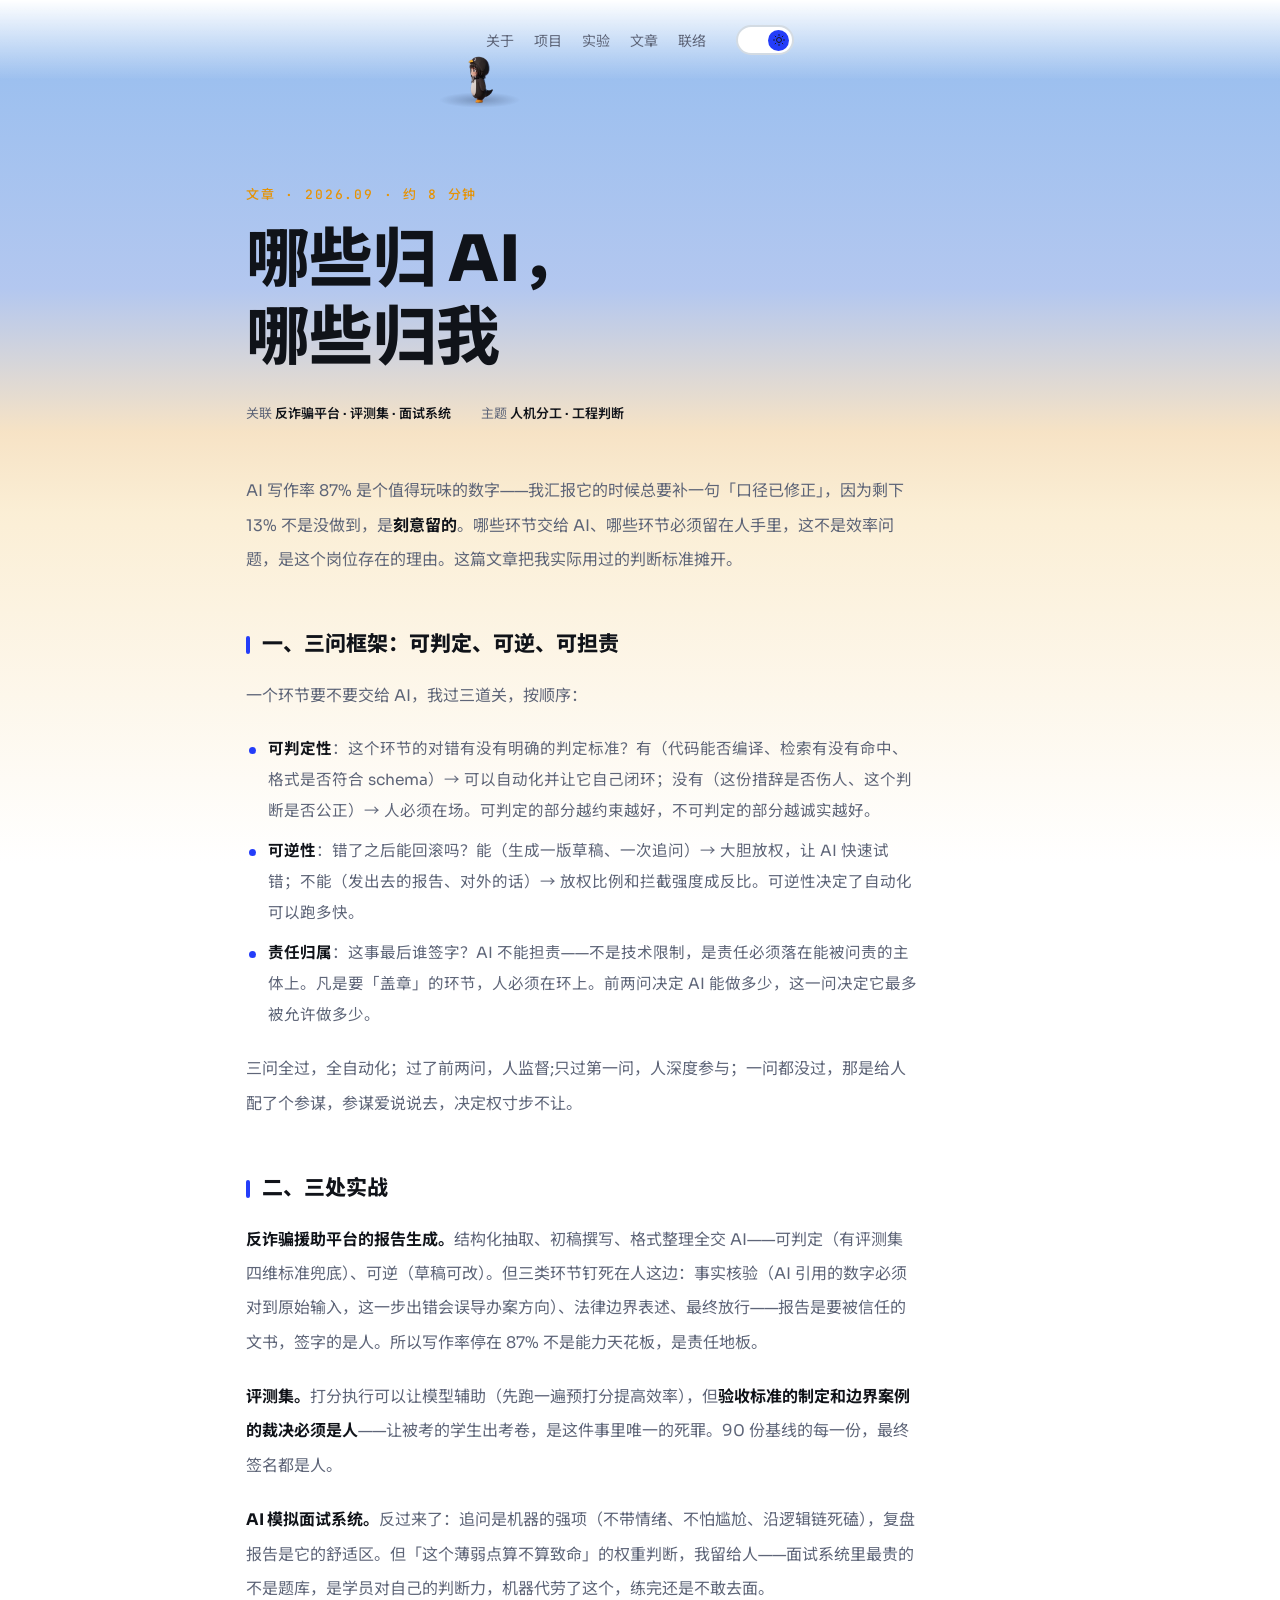
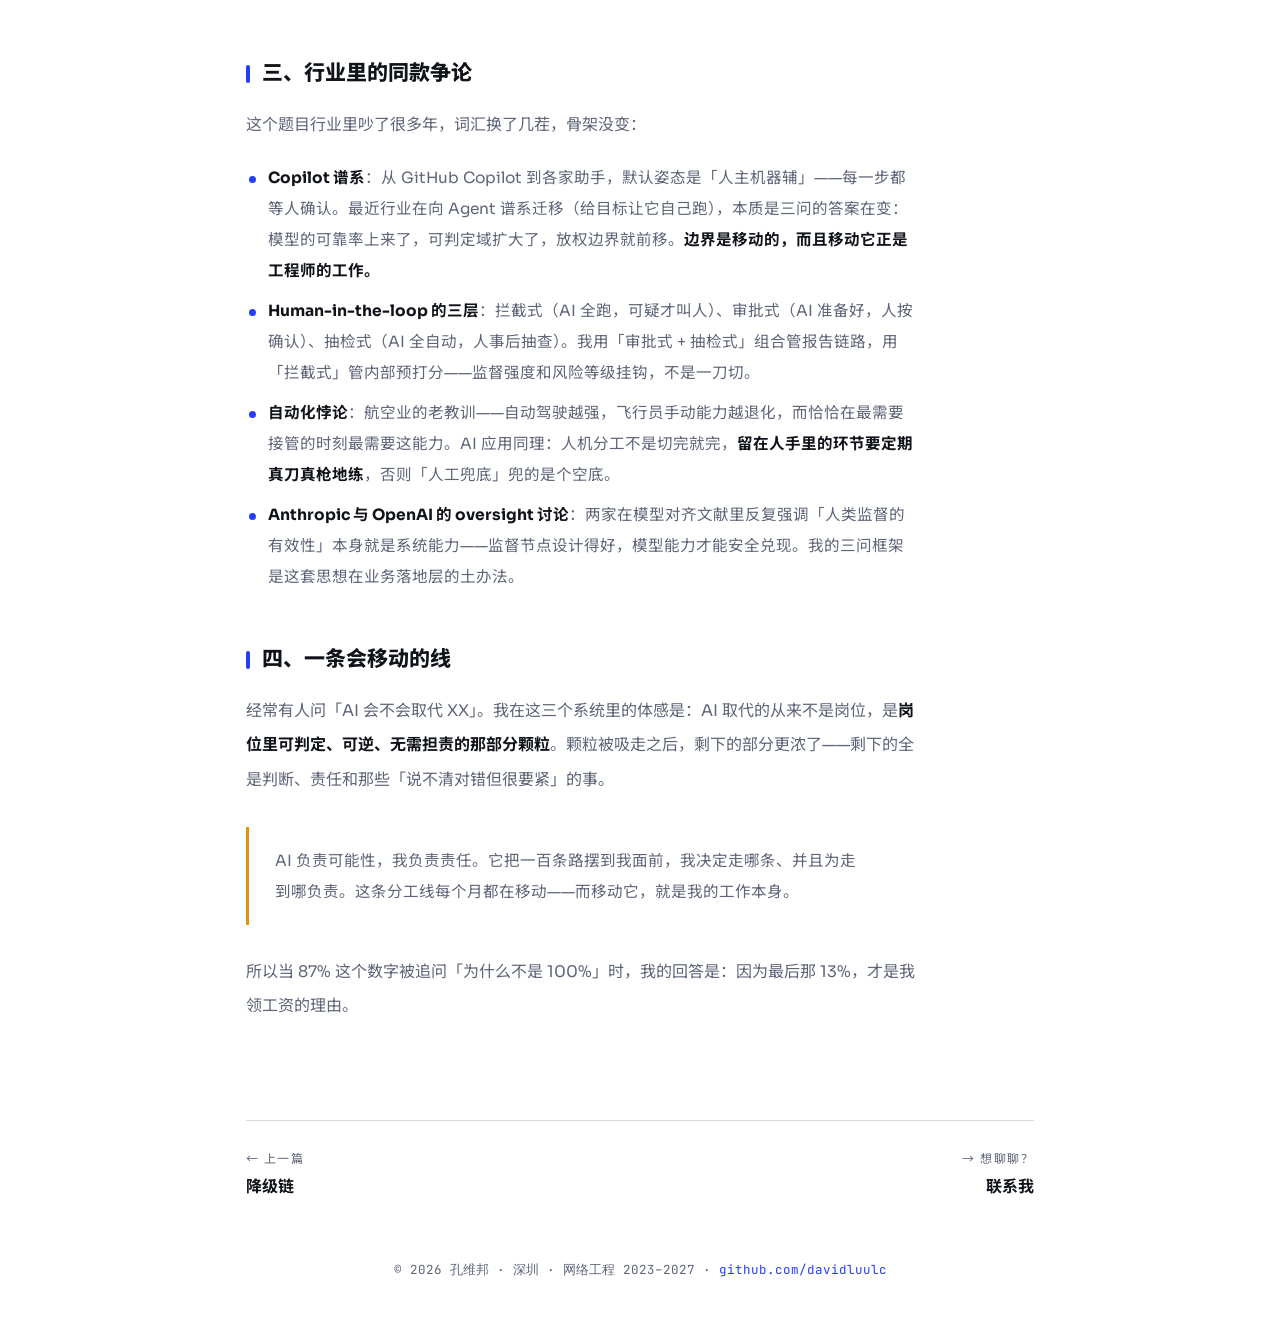
==== articles/ai-division.html @ c8ec3f93 "站点发布快照：首页+项目×3+文章×3+降级链实验室（含咕嘎全站栖息、克制系滚动交互、双主题）；重建历史移除旧版与内部文档" ====
<!DOCTYPE html>
<html lang="zh-CN" data-theme="dark">
<head>
<meta charset="UTF-8">
<meta name="viewport" content="width=device-width, initial-scale=1.0">
<title>哪些归 AI，哪些归我 — 孔维邦</title>
<meta name="description" content="AI 负责可能性，我负责责任。一个可判定性、可逆性、责任归属的三问框架，和我在反诈骗平台、评测集、面试系统里的人机分工实践。">
<script>try{var t=localStorage.getItem("kwb-theme"),h=new Date().getHours();if(t){document.documentElement.setAttribute("data-theme",t)}else if(h>=6&&h<18){document.documentElement.setAttribute("data-theme","light")}}catch(e){}</script>
<link rel="preconnect" href="https://fonts.googleapis.com">
<link rel="preconnect" href="https://fonts.gstatic.com" crossorigin>
<link href="https://fonts.googleapis.com/css2?family=Sora:wght@400;600;700;800&family=JetBrains+Mono:ital,wght@0,400;0,700;1,400&family=Noto+Sans+SC:wght@400;500;700;900&display=swap" rel="stylesheet">
<link rel="stylesheet" href="../assets/css/site.css">
<link rel="stylesheet" href="../assets/css/page.css">
<link rel="stylesheet" href="../assets/css/gua.css">
</head>
<body class="pg">

<header class="bar" id="topbar">
  <div class="bar-in">
    <nav class="links">
      <a href="../index.html#about">关于</a>
      <a href="../index.html#projects">项目</a>
      <a href="../demo/fallback.html">实验</a>
      <a href="../index.html#writing">文章</a>
      <a href="../index.html#contact">联络</a>
    </nav>
    <button class="toggle" id="themeToggle" aria-label="切换亮暗模式">
      <span class="knob">
        <svg viewBox="0 0 24 24" id="knobIcon"><path id="knobPath" d="M21 12.8A9 9 0 1 1 11.2 3 7 7 0 0 0 21 12.8Z"/></svg>
      </span>
    </button>
  </div>
  <svg class="gua-rail" viewBox="0 0 1440 80" preserveAspectRatio="none" aria-hidden="true">
    <path d="M -120 80 L 1560 80"/>
  </svg>
</header>

<main id="main">
<div class="wrap">

  <div class="page-head">
    <p class="kicker" data-rv>文章 · 2026.09 · 约 8 分钟</p>
    <h1 class="page-title" data-rv="90">哪些归 AI，<br>哪些归我</h1>
    <div class="meta" data-rv="180">
      <span>关联 <b>反诈骗平台 · 评测集 · 面试系统</b></span>
      <span>主题 <b>人机分工 · 工程判断</b></span>
    </div>
  </div>

  <div class="article">

    <p data-rv>AI 写作率 87% 是个值得玩味的数字——我汇报它的时候总要补一句「口径已修正」，因为剩下 13% 不是没做到，是<b>刻意留的</b>。哪些环节交给 AI、哪些环节必须留在人手里，这不是效率问题，是这个岗位存在的理由。这篇文章把我实际用过的判断标准摊开。</p>

    <h3 data-rv>一、三问框架：可判定、可逆、可担责</h3>
    <p data-rv>一个环节要不要交给 AI，我过三道关，按顺序：</p>
    <ul>
      <li data-rv><b>可判定性</b>：这个环节的对错有没有明确的判定标准？有（代码能否编译、检索有没有命中、格式是否符合 schema）→ 可以自动化并让它自己闭环；没有（这份措辞是否伤人、这个判断是否公正）→ 人必须在场。可判定的部分越约束越好，不可判定的部分越诚实越好。</li>
      <li data-rv><b>可逆性</b>：错了之后能回滚吗？能（生成一版草稿、一次追问）→ 大胆放权，让 AI 快速试错；不能（发出去的报告、对外的话）→ 放权比例和拦截强度成反比。可逆性决定了自动化可以跑多快。</li>
      <li data-rv><b>责任归属</b>：这事最后谁签字？AI 不能担责——不是技术限制，是责任必须落在能被问责的主体上。凡是要「盖章」的环节，人必须在环上。前两问决定 AI 能做多少，这一问决定它最多被允许做多少。</li>
    </ul>
    <p data-rv>三问全过，全自动化；过了前两问，人监督;只过第一问，人深度参与；一问都没过，那是给人配了个参谋，参谋爱说说去，决定权寸步不让。</p>

    <h3 data-rv>二、三处实战</h3>
    <p data-rv><b>反诈骗援助平台的报告生成。</b>结构化抽取、初稿撰写、格式整理全交 AI——可判定（有评测集四维标准兜底）、可逆（草稿可改）。但三类环节钉死在人这边：事实核验（AI 引用的数字必须对到原始输入，这一步出错会误导办案方向）、法律边界表述、最终放行——报告是要被信任的文书，签字的是人。所以写作率停在 87% 不是能力天花板，是责任地板。</p>
    <p data-rv><b>评测集。</b>打分执行可以让模型辅助（先跑一遍预打分提高效率），但<b>验收标准的制定和边界案例的裁决必须是人</b>——让被考的学生出考卷，是这件事里唯一的死罪。90 份基线的每一份，最终签名都是人。</p>
    <p data-rv><b>AI 模拟面试系统。</b>反过来了：追问是机器的强项（不带情绪、不怕尴尬、沿逻辑链死磕），复盘报告是它的舒适区。但「这个薄弱点算不算致命」的权重判断，我留给人——面试系统里最贵的不是题库，是学员对自己的判断力，机器代劳了这个，练完还是不敢去面。</p>

    <h3 data-rv>三、行业里的同款争论</h3>
    <p data-rv>这个题目行业里吵了很多年，词汇换了几茬，骨架没变：</p>
    <ul>
      <li data-rv><b>Copilot 谱系</b>：从 GitHub Copilot 到各家助手，默认姿态是「人主机器辅」——每一步都等人确认。最近行业在向 Agent 谱系迁移（给目标让它自己跑），本质是三问的答案在变：模型的可靠率上来了，可判定域扩大了，放权边界就前移。<b>边界是移动的，而且移动它正是工程师的工作。</b></li>
      <li data-rv><b>Human-in-the-loop 的三层</b>：拦截式（AI 全跑，可疑才叫人）、审批式（AI 准备好，人按确认）、抽检式（AI 全自动，人事后抽查）。我用「审批式 + 抽检式」组合管报告链路，用「拦截式」管内部预打分——监督强度和风险等级挂钩，不是一刀切。</li>
      <li data-rv><b>自动化悖论</b>：航空业的老教训——自动驾驶越强，飞行员手动能力越退化，而恰恰在最需要接管的时刻最需要这能力。AI 应用同理：人机分工不是切完就完，<b>留在人手里的环节要定期真刀真枪地练</b>，否则「人工兜底」兜的是个空底。</li>
      <li data-rv><b>Anthropic 与 OpenAI 的 oversight 讨论</b>：两家在模型对齐文献里反复强调「人类监督的有效性」本身就是系统能力——监督节点设计得好，模型能力才能安全兑现。我的三问框架是这套思想在业务落地层的土办法。</li>
    </ul>

    <h3 data-rv>四、一条会移动的线</h3>
    <p data-rv>经常有人问「AI 会不会取代 XX」。我在这三个系统里的体感是：AI 取代的从来不是岗位，是<b>岗位里可判定、可逆、无需担责的那部分颗粒</b>。颗粒被吸走之后，剩下的部分更浓了——剩下的全是判断、责任和那些「说不清对错但很要紧」的事。</p>
    <blockquote data-rv>AI 负责可能性，我负责责任。它把一百条路摆到我面前，我决定走哪条、并且为走到哪负责。这条分工线每个月都在移动——而移动它，就是我的工作本身。</blockquote>
    <p data-rv>所以当 87% 这个数字被追问「为什么不是 100%」时，我的回答是：因为最后那 13%，才是我领工资的理由。</p>

  </div>

  <div class="pn">
    <a href="fallback-chain.html"><span class="lbl">← 上一篇</span><span class="ttl">降级链</span></a>
    <a class="next" href="../index.html#contact"><span class="lbl">→ 想聊聊？</span><span class="ttl">联系我</span></a>
  </div>

</div>
</main>

<footer class="foot">© 2026 孔维邦 · 深圳 · 网络工程 2023–2027 · <a href="https://github.com/davidluulc" target="_blank" rel="noopener">github.com/davidluulc</a></footer>

<script src="../assets/js/site.js"></script>
<script src="../assets/js/gua.js"></script>
<script>
SitePage.init();
GuaPet.init({base:'../assets/gua/',ver:'?v=15',scale:.3,xMin:40,xMax:function(){return innerWidth/2+40},always:true,
  surfaces:innerWidth>900?[{path:document.querySelector('.gua-rail path'),sp:100,dd:0,delay:0,
    svg:document.querySelector('.gua-rail'),vbW:1440,vbH:80,driftAmp:0}]:[]});
</script>
</body>
</html>
---- assets/css/site.css ----
/* ============ 求职作品集 · 共享样式（design-spec.md §3） ============
 * 来源：Comeau DNA v8 定稿。双主题变量 / 云海首屏 / 遮罩导航 / 卡片与章节语汇。
 * 咕嘎样式独立在 gua.css。页面外壳规范：内容收 <main>，外壳各页同构。 */

:root{
  --sky-top:hsl(232 34% 8%);
  --sky-mid:hsl(246 30% 14%);
  --sky-horizon:hsl(278 26% 19%);
  --sky-warm:hsl(338 30% 15%);
  --cloud-far:hsl(232 30% 20%);
  --cloud-mid:hsl(228 26% 12.5%);
  --cloud-far-hi:hsl(233 28% 24%);
  --cloud-far-lo:hsl(232 31% 16.5%);
  --cloud-mid-hi:hsl(228 24% 16%);
  --cloud-mid-lo:hsl(228 27% 9.5%);
  --bg:hsl(226 20% 8%);
  --bg-card:hsl(226 18% 12%);
  --text:hsl(225 30% 93%);
  --text-dim:hsl(227 14% 62%);
  --accent:hsl(233 90% 72%);
  --pink:hsl(333 90% 70%);
  --gold:hsl(40 95% 64%);
  --mint:hsl(160 60% 62%);
  --line:hsl(227 18% 21%);
  --btn-shadow:hsl(233 80% 38%);
  --btn-face:hsl(233 90% 62%);
  --btn-text:hsl(225 30% 8%);
}
[data-theme="light"]{
  --sky-top:hsl(213 74% 76%);
  --sky-mid:hsl(220 66% 82%);
  --sky-horizon:hsl(36 74% 87%);
  --sky-warm:hsl(40 82% 91%);
  --cloud-far:#b1dff6;
  --cloud-mid:#ddeef8;
  --cloud-far-hi:#c7e9fb;
  --cloud-far-lo:#9dd0ee;
  --cloud-mid-hi:#ebf6fd;
  --cloud-mid-lo:#cbe3f4;
  --bg:#ffffff;
  --bg-card:#fff;
  --text:hsl(222 22% 8%);
  --text-dim:hsl(225 12% 42%);
  --accent:hsl(233 95% 56%);
  --pink:hsl(333 95% 46%);
  --gold:hsl(38 95% 46%);
  --mint:hsl(160 70% 32%);
  --line:hsl(210 22% 86%);
  --btn-shadow:hsl(233 85% 36%);
  --btn-face:hsl(233 95% 58%);
  --btn-text:#fff;
}
*{margin:0;padding:0;box-sizing:border-box}
::selection{background:var(--accent);color:#fff}
html{scroll-behavior:smooth}
body{background:linear-gradient(180deg,var(--sky-top) 0%,var(--sky-mid) 32vh,var(--sky-horizon) 48vh,var(--sky-warm) 57vh,var(--bg) 96vh);
  color:var(--text);font-family:"Sora","Noto Sans SC",sans-serif;
  transition:background .6s ease,color .6s ease;overflow-x:hidden}
.wrap{max-width:840px;margin:0 auto;padding:0 26px;position:relative;z-index:2;
  pointer-events:none}
.wrap :is(p,h1,h2,h3,a,button,span,i,.stat,.tag,.proj,.contact-card,.hi,.sec-head,.art-row){pointer-events:auto}
.mono{font-family:"JetBrains Mono","Noto Sans SC",monospace}

/* ============ 首屏风景（云海） ============ */
.landscape{position:absolute;top:0;left:0;right:0;height:100vh;z-index:0;pointer-events:none}
.landscape svg{width:100%;height:100%;display:block}
.landscape .cl{transition:fill .6s ease;pointer-events:auto}
.drift{animation:drift var(--dd,140s) ease-in-out infinite alternate}
@keyframes drift{to{transform:translateX(26px)}}
.wisp{position:absolute;pointer-events:none;border-radius:50%;background:#fff;opacity:0;
  box-shadow:0 3px 10px rgba(56,88,140,.38);
  animation:wisp 1.25s ease-out forwards}
@keyframes wisp{
  0%{transform:translate(-50%,-50%) scale(.45);opacity:.95}
  100%{transform:translate(calc(-50% + var(--wx,0px)),calc(-50% - var(--wy,46px))) scale(1.15);opacity:0}}
.bounce{animation:clBounce .65s cubic-bezier(.34,1.3,.5,1);
  transform-box:fill-box;transform-origin:50% 100%}
@keyframes clBounce{
  0%{transform:translateY(0) scale(1,1)}
  30%{transform:translateY(5px) scale(1.02,.94)}
  62%{transform:translateY(-5px) scale(.995,1.03)}
  100%{transform:translateY(0) scale(1,1)}}
@media(prefers-reduced-motion:reduce){
  .drift{animation:none}
  .wisp{display:none}}
.avatar-pv{position:absolute;right:4%;bottom:21vh}
.avatar-sticker{width:clamp(120px,15vw,180px);aspect-ratio:1;
  border-radius:50%;border:7px solid #fff;box-shadow:0 20px 44px rgba(10,14,30,.35);overflow:hidden;
  transform:rotate(-3deg);transition:transform .35s cubic-bezier(.34,1.56,.64,1)}
.avatar-sticker:hover{transform:rotate(2deg) scale(1.07)}
.avatar-sticker img{width:100%;height:100%;object-fit:cover;display:block}
@media(prefers-reduced-motion:no-preference){
  .avatar-sticker{animation:breath 5s ease-in-out infinite}
  @keyframes breath{50%{transform:rotate(-3deg) scale(1.02)}}
}

/* ============ 浮云 ============ */
.puff{position:absolute;pointer-events:auto;cursor:pointer}
.puff svg{display:block;width:100%;filter:drop-shadow(0 6px 9px rgba(15,25,60,.22))}
.puff.far svg path{fill:url(#pgFar)}
.puff.mid svg path{fill:url(#pgMid)}
@keyframes puffDrift{to{transform:translateX(var(--dx,64px))}}
.puff.drift{animation:puffDrift var(--dd,8s) ease-in-out infinite alternate}

/* ============ 顶栏 + 切灯拨杆 ============ */
@property --nav-top{syntax:"<color>";inherits:true;initial-value:#0d0f1b}
:root{--nav-top:var(--sky-top)}
header.bar{position:sticky;top:0;z-index:40;
  background:linear-gradient(to top,transparent 0,var(--nav-top) 100%);
  transition:--nav-top .95s cubic-bezier(.41,.1,.13,1)}
header.bar[data-over="true"]{--nav-top:var(--bg);
  transition:--nav-top .35s cubic-bezier(.41,.1,.13,1)}
.bar-in{max-width:840px;margin:0 auto;height:80px;padding:0 26px;display:flex;align-items:center;gap:22px}
.logo{font-weight:800;font-size:17px;color:var(--text);text-decoration:none;display:flex;align-items:center;gap:9px}
.logo .dot{width:10px;height:10px;border-radius:50%;background:var(--accent);box-shadow:0 0 12px var(--accent)}
nav.links{margin-left:auto;display:flex;gap:20px}
nav.links a{font-size:14px;color:var(--text-dim);text-decoration:none;position:relative;padding:4px 0}
nav.links a::after{content:"";position:absolute;left:0;bottom:0;height:2px;width:100%;border-radius:2px;
  background:var(--accent);transform:scaleX(0);transform-origin:left;transition:transform .3s cubic-bezier(.34,1.56,.64,1)}
nav.links a:hover{color:var(--text)}
nav.links a:hover::after{transform:scaleX(1)}
.toggle{margin-left:8px;width:58px;height:30px;border-radius:1000px;border:2px solid var(--line);
  background:var(--bg-card);position:relative;cursor:pointer;flex:none;transition:all .4s}
.toggle .knob{position:absolute;top:2.5px;left:3px;width:21px;height:21px;border-radius:50%;
  background:var(--gold);transition:all .45s cubic-bezier(.34,1.56,.64,1);
  display:flex;align-items:center;justify-content:center}
[data-theme="light"] .toggle .knob{left:30px;background:var(--accent)}
.knob svg{width:12px;height:12px;stroke:hsl(225 30% 12%);fill:none;stroke-width:2;stroke-linecap:round}

/* ============ Hero ============ */
.hero{padding:0;min-height:100vh;display:flex;flex-direction:column;align-items:center;
  text-align:center;padding-top:17vh}
.hero h1{font-size:clamp(52px,8.4vw,104px);font-weight:800;line-height:1.18;letter-spacing:-.01em;margin-top:16px}
.hero h1 .hl{position:relative;white-space:nowrap}
.np{white-space:nowrap}
.hero h1 .hl svg{position:absolute;left:0;bottom:-8px;width:100%;height:14px}
.hero .role{margin-top:22px;font-size:clamp(15px,2vw,19px);font-weight:600;color:var(--text)}
.hero .role i{font-style:normal;color:var(--accent)}
.intro{padding:45vh 0 0}.intro .stage{height:58vh}
.intro .motto{margin-top:20px;font-size:15.5px;font-weight:700;letter-spacing:.18em;color:var(--gold)}
.intro .who{margin:30px 0 12px;font-size:19.5px;font-weight:500;color:var(--text)}
.intro .lede{font-size:17.5px;line-height:2;color:var(--text-dim);max-width:36em}
.intro .lede b{color:var(--text);font-weight:700}
.intro .cta{display:flex;gap:16px;margin-top:34px;flex-wrap:wrap}
.btn{display:inline-flex;align-items:center;gap:9px;text-decoration:none;cursor:pointer;border:none;
  font-family:inherit;font-weight:700;font-size:15.5px;border-radius:12px;padding:14px 26px;
  background:var(--btn-face);color:var(--btn-text);
  box-shadow:0 5px 0 var(--btn-shadow);transform:translateY(0);
  transition:all .18s cubic-bezier(.34,1.56,.64,1)}
.btn:hover{transform:translateY(-3px);box-shadow:0 8px 0 var(--btn-shadow);filter:brightness(1.06)}
.btn:active{transform:translateY(3px);box-shadow:0 1px 0 var(--btn-shadow)}
.btn.ghost{background:var(--bg-card);color:var(--text);box-shadow:0 5px 0 var(--line)}
.btn.ghost:hover{box-shadow:0 8px 0 var(--line)}
.btn.ghost:active{box-shadow:0 1px 0 var(--line)}

/* ============ 数字徽章 ============ */
.stats{display:grid;grid-template-columns:repeat(4,1fr);gap:14px;margin:52px 0 0}
.stat{background:var(--bg-card);border:1.5px solid var(--line);border-radius:16px;padding:18px 18px 16px;
  transition:transform .3s cubic-bezier(.34,1.56,.64,1),border-color .3s}
.stat:hover{transform:translateY(-5px) rotate(-.6deg);border-color:var(--accent)}
.stat .v{font-family:"JetBrains Mono",monospace;font-weight:700;font-size:22px}
.stat .v i{font-style:normal;color:var(--accent)}
.stat .k{font-size:12px;color:var(--text-dim);margin-top:6px}

/* ============ 章节 ============ */
.sec{margin-top:100px}
.sec-head{display:flex;align-items:center;gap:14px;margin-bottom:26px}
.sec-head .dash{width:26px;height:4px;border-radius:3px;background:var(--accent);flex:none}
.sec-head h2{font-size:26px;font-weight:800}

.tag{display:inline-block;font-family:"JetBrains Mono",monospace;font-size:11.5px;letter-spacing:.05em;
  color:var(--text-dim);border:1px solid var(--line);border-radius:1000px;padding:5px 13px;margin-bottom:14px}

/* ============ 项目卡 ============ */
.proj{display:block;text-decoration:none;color:inherit;background:var(--bg-card);
  border:1.5px solid var(--line);border-radius:20px;padding:28px 30px;margin-bottom:18px;position:relative;
  transition:transform .35s cubic-bezier(.34,1.56,.64,1),border-color .3s,box-shadow .35s}
.proj:hover{transform:translateY(-6px);border-color:var(--accent);box-shadow:0 18px 40px -18px rgba(60,90,220,.35)}
.proj h3{font-size:21px;font-weight:700}
.proj p{font-size:14.5px;line-height:2;color:var(--text-dim);margin-top:10px;max-width:40em}
.proj .go{display:inline-block;margin-top:16px;font-size:14px;font-weight:700;color:var(--accent)}
.proj .arrow{display:inline-block;transition:transform .3s cubic-bezier(.34,1.56,.64,1)}
.proj:hover .arrow{transform:translateX(6px)}

/* ============ 文章 ============ */
.art-row{display:flex;align-items:baseline;gap:16px;padding:20px 4px;text-decoration:none;color:inherit;
  border-bottom:1.5px solid var(--line);transition:padding-left .3s cubic-bezier(.34,1.56,.64,1)}
.art-row:hover{padding-left:14px}
.art-row:hover .at{color:var(--accent)}
.art-row .at{font-size:16.5px;font-weight:600;transition:color .25s}
.art-row .ad{margin-left:auto;font-family:"JetBrains Mono",monospace;font-size:12.5px;color:var(--text-dim);flex:none}

/* ============ 联络 ============ */
.contact-card{margin:100px 0 80px;border-radius:26px;padding:56px 44px;text-align:center;
  background:var(--bg-card);border:1.5px solid var(--line)}
.contact-card h2{font-size:clamp(26px,4vw,36px);font-weight:800}
.contact-card p{color:var(--text-dim);font-size:15.5px;line-height:2;margin-top:14px}
.contact-card .mail-btn{margin-top:28px}
footer.foot{padding:0 0 46px;text-align:center;position:relative;z-index:2;
  font-family:"JetBrains Mono",monospace;font-size:12.5px;color:var(--text-dim)}
footer.foot a{color:var(--accent);text-decoration:none}

@media(max-width:760px){
  nav.links{display:none}
  .stats{grid-template-columns:1fr 1fr}
  .hero{padding-top:66px}
}
@media(prefers-reduced-motion:reduce){*{transition:none!important;animation:none!important}}
---- assets/css/page.css ----
/* ============ 项目/文章子页（design-spec.md §6.1 克制系） ============
 * 依赖 site.css 的变量体系与导航/页脚外壳；本文件只管子页内容区。
 * 交互四件套：reveal 淡入(stagger)、章节吸顶、数字滚动、时间线。
 * 红线：动效 ≤600ms、一次触发不回放、无 pin/横滚/劫持。 */

/* ---- Reveal 基础态（js-rv 类由 site.js 在动画可用时添加） ---- */
.js-rv [data-rv]{opacity:0;transform:translateY(24px)}
.js-rv [data-rv].in{opacity:1;transform:none;
  transition:opacity .55s ease,transform .55s cubic-bezier(.16,1,.3,1)}

/* ---- 页头 ---- */
.page-head{padding:104px 0 0}
.kicker{font-family:"JetBrains Mono","Noto Sans SC",monospace;font-size:13px;
  font-weight:500;letter-spacing:.14em;color:var(--gold)}
.page-title{font-size:clamp(38px,6vw,64px);font-weight:800;line-height:1.22;
  letter-spacing:-.01em;margin-top:18px}
.page-sub{font-size:18px;line-height:1.95;color:var(--text);font-weight:500;
  max-width:32em;margin-top:20px}
.page-sub b{color:var(--accent)}
.meta{display:flex;flex-wrap:wrap;gap:10px 30px;margin-top:26px;
  font-size:13px;color:var(--text-dim)}
.meta b{color:var(--text);font-weight:600}

/* ---- 子页导航：无云海，遮罩恒用页面底色（避免残留天空渐变横幅） ---- */
body.pg header.bar{--nav-top:var(--bg)}

/* ---- 咕嘎行走轨道：铺满导航栏下移 24px（脚底线=导航下沿再往下探一点） ---- */
.gua-rail{position:absolute;left:0;top:24px;width:100%;height:80px;pointer-events:none;display:block}

/* ---- 章节与吸顶小节标题（磨砂：轻色调+模糊，不在天空渐变上压白带） ---- */
.sec{margin-top:72px}
.sec-head{display:flex;align-items:center;gap:12px;
  position:sticky;top:80px;z-index:5;padding:14px 0;
  background:color-mix(in srgb,var(--bg) 38%,transparent);
  backdrop-filter:blur(10px);-webkit-backdrop-filter:blur(10px)}
.sec-head .dash{width:26px;height:4px;border-radius:3px;background:var(--accent);flex:none}
.sec-head h2{font-size:24px;font-weight:800;letter-spacing:.01em}
.sec-body{margin-top:26px}
.prose p{font-size:16px;line-height:2.1;color:var(--text-dim);max-width:42em;margin-bottom:20px}
.prose p:last-child{margin-bottom:0}
.prose b,.prose strong{color:var(--text);font-weight:700}
.prose code{font-family:"JetBrains Mono",monospace;font-size:.86em;
  background:color-mix(in srgb,var(--text) 8%,transparent);
  padding:2px 7px;border-radius:5px;color:var(--text)}

/* ---- 证据链时间线 ---- */
.chain{border-left:2px solid var(--line);margin:8px 0 4px;padding-left:24px}
.chain .step{position:relative;padding-bottom:30px}
.chain .step:last-child{padding-bottom:6px}
.chain .step::before{content:"";position:absolute;left:-31px;top:7px;width:9px;height:9px;
  border-radius:50%;background:var(--bg);border:2px solid var(--accent)}
.chain .ref-line{font-family:"JetBrains Mono","Noto Sans SC",monospace;
  font-size:12.5px;font-weight:700;color:var(--accent);margin-bottom:8px}
.chain .ref-line span{color:var(--text-dim);font-weight:400}
.chain p{font-size:14.5px;line-height:2.05;color:var(--text-dim);max-width:44em}
.chain p b{color:var(--text)}
.chain .ref{font-family:"JetBrains Mono",monospace;font-size:.88em;color:var(--accent);
  background:color-mix(in srgb,var(--accent) 10%,transparent);
  padding:1px 6px;border-radius:4px;white-space:nowrap}

/* ---- 数字带 ---- */
.nums{display:grid;grid-template-columns:repeat(auto-fit,minmax(140px,1fr));
  gap:18px;margin-top:40px}
.num{background:var(--bg-card);border:1.5px solid var(--line);border-radius:16px;
  padding:20px 22px;transition:transform .3s cubic-bezier(.34,1.56,.64,1),border-color .3s}
.num:hover{transform:translateY(-4px);border-color:var(--accent)}
.num b{display:block;font-family:"JetBrains Mono","Noto Sans SC",monospace;
  font-size:30px;font-weight:700;color:var(--text);letter-spacing:-.02em}
.num span{display:block;margin-top:6px;font-size:12.5px;color:var(--text-dim);
  letter-spacing:.06em}
.num.gold b{color:var(--gold)}

/* ---- QA 卡 ---- */
.qa{background:var(--bg-card);border:1.5px solid var(--line);border-radius:20px;
  padding:26px 28px;margin-bottom:18px}
.qa .q{font-size:16.5px;font-weight:700;margin-bottom:12px}
.qa .q::before{content:"Q";font-family:"JetBrains Mono",monospace;color:var(--accent);
  margin-right:10px}
.qa p{font-size:15px;line-height:2.05;color:var(--text-dim)}
.qa p b{color:var(--text)}

/* ---- 六环/步骤网格 ---- */
.grid6{display:grid;grid-template-columns:repeat(3,1fr);gap:16px;margin-top:8px}
.cell{background:var(--bg-card);border:1.5px solid var(--line);border-radius:16px;
  padding:20px 22px;transition:transform .3s cubic-bezier(.34,1.56,.64,1),border-color .3s}
.cell:hover{transform:translateY(-4px);border-color:var(--accent)}
.cell b{display:block;font-size:15.5px;font-weight:700;margin-bottom:8px}
.cell b::after{content:attr(data-i);display:block;float:right;
  font-family:"JetBrains Mono",monospace;font-size:12px;color:var(--text-dim);margin-top:2px}
.cell p{font-size:13.5px;line-height:1.9;color:var(--text-dim)}
.cell.hl{border-color:var(--gold)}
.cell.hl b{color:var(--gold)}

/* ---- 进行中提示条 ---- */
.wip{margin-top:26px;padding:16px 20px;border-radius:14px;
  border:1.5px dashed var(--gold);color:var(--gold);font-size:13.5px;line-height:1.9}

/* ---- 文章正文排版（spec §6.2：技术长文，排印优先） ---- */
.article{margin-top:52px}
.article h3{font-size:21px;font-weight:800;line-height:1.5;margin:52px 0 18px;position:relative;padding-left:16px}
.article h3::before{content:"";position:absolute;left:0;top:7px;bottom:7px;width:4px;border-radius:2px;background:var(--accent)}
.article p{font-size:16px;line-height:2.15;color:var(--text-dim);max-width:42em;margin-bottom:20px}
.article p b{color:var(--text)}
.article blockquote{margin:30px 0;padding:18px 26px;border-left:3px solid var(--gold);
  background:var(--bg-card);border-radius:0 14px 14px 0;
  font-size:15.5px;line-height:2;color:var(--text-dim);max-width:42em}
.article blockquote b{color:var(--gold)}
.article ul{margin:0 0 22px;list-style:none;max-width:42em}
.article ul li{font-size:15.5px;line-height:2;color:var(--text-dim);padding-left:22px;position:relative;margin-bottom:9px}
.article ul li::before{content:"";position:absolute;left:3px;top:14px;width:7px;height:7px;border-radius:50%;background:var(--accent)}
.article ul li b{color:var(--text)}

/* ---- 可视化①：柱状生长（.bars[data-rv] 入视口后长到 --h） ---- */
.bars{display:flex;gap:30px;align-items:flex-end;height:230px;margin:38px 0 10px;padding:0 10px;border-bottom:2px solid var(--line)}
.bar{flex:1;display:flex;flex-direction:column;justify-content:flex-end;align-items:center;gap:10px;height:100%}
.bar i{width:100%;max-width:120px;border-radius:10px 10px 0 0;height:var(--h);
  background:linear-gradient(180deg,var(--accent),color-mix(in srgb,var(--accent) 40%,var(--bg)));
  transition:height .9s cubic-bezier(.16,1,.3,1)}
.bar.gold i{background:linear-gradient(180deg,var(--gold),color-mix(in srgb,var(--gold) 40%,var(--bg)))}
.js-rv .bars:not(.in) i{height:0}
.bar .bv{font-family:"JetBrains Mono","Noto Sans SC",monospace;font-size:19px;font-weight:700;color:var(--text)}
.bar .bk{font-size:12.5px;color:var(--text-dim);line-height:1.6;text-align:center}
.bars-cap{font-size:12.5px;color:var(--text-dim);margin-bottom:26px}

/* ---- 可视化②：降级三层流（滚动逐层展开） ---- */
.flow{margin:34px 0;display:flex;flex-direction:column}
.fstep{position:relative;background:var(--bg-card);border:1.5px solid var(--line);border-radius:16px;padding:18px 24px;max-width:600px}
.fstep+.fstep{margin-top:36px}
.fstep+.fstep::before{content:"↓";position:absolute;top:-29px;left:50%;transform:translateX(-50%);
  color:var(--gold);font-size:17px;font-weight:700}
.fstep b{display:block;font-size:15px;margin-bottom:8px;color:var(--text)}
.fstep b em{font-style:normal;font-family:"JetBrains Mono",monospace;font-size:12px;color:var(--gold);margin-right:8px}
.fstep p{font-size:14px;line-height:1.95;color:var(--text-dim)}
.fstep.hl{border-color:var(--gold)}
.fstep.hl b{color:var(--gold)}

/* ---- 翻页 ---- */
.pn{display:flex;justify-content:space-between;gap:18px;
  margin:96px 0 64px;border-top:1.5px solid var(--line);padding-top:28px}
.pn a{text-decoration:none;color:var(--text);max-width:46%;
  transition:transform .25s cubic-bezier(.34,1.56,.64,1)}
.pn a:hover{transform:translateY(-3px)}
.pn .lbl{display:block;font-size:12px;color:var(--text-dim);letter-spacing:.12em;margin-bottom:7px}
.pn .ttl{font-weight:700;font-size:16px}
.pn a:hover .ttl{color:var(--accent)}
.pn .next{margin-left:auto;text-align:right}

/* ---- 移动端：全部单列，吸顶保留 ---- */
@media(max-width:720px){
  .page-head{padding-top:84px}
  .sec{margin-top:56px}
  .grid6{grid-template-columns:1fr 1fr}
  .pn{flex-direction:column}
  .pn a{max-width:100%}
  .pn .next{margin-left:0;text-align:left}
}
@media(max-width:460px){
  .grid6{grid-template-columns:1fr}
}
---- assets/css/gua.css ----
/* ============ 咕嘎桌宠样式（design-spec.md §4） ============
 * 挂载点在 body 顶层 z45（高于导航 z40），任何位置全身可点。
 * 外层=窗口（overflow:hidden 恰好一格），内层 img=整图，逐帧只 translate。
 * 备层 visibility:hidden：不绘制、不命中、不耗合成；.warm 仅切换预热两帧。 */
.gua-mount{position:absolute;left:0;top:0;z-index:45;width:clamp(110px,10vw,160px);
  pointer-events:none;will-change:transform}
.gua-mount.fixed{position:fixed}   /* 无行走面页面的角落待命模式 */
.gua-fly{position:absolute;left:0;right:0;bottom:0;will-change:transform}
.gua-shadow{position:absolute;left:50%;bottom:-4px;width:66%;height:16px;
  transform:translateX(-50%);pointer-events:none;
  background:radial-gradient(ellipse at center,rgba(10,16,40,.26),transparent 68%)}
.gfr{position:absolute;left:50%;bottom:0;display:block;overflow:hidden;
  visibility:hidden;opacity:.01;z-index:1;
  pointer-events:auto;cursor:grab;touch-action:none;user-select:none;-webkit-user-drag:none}
.gfr.warm{visibility:visible}
.gfr.on{visibility:visible;opacity:1;z-index:2}
.gfr:active{cursor:grabbing}
.gfr img{position:absolute;left:0;top:0;display:block;pointer-events:none;
  will-change:transform;transform-origin:0 0;user-select:none;-webkit-user-drag:none}
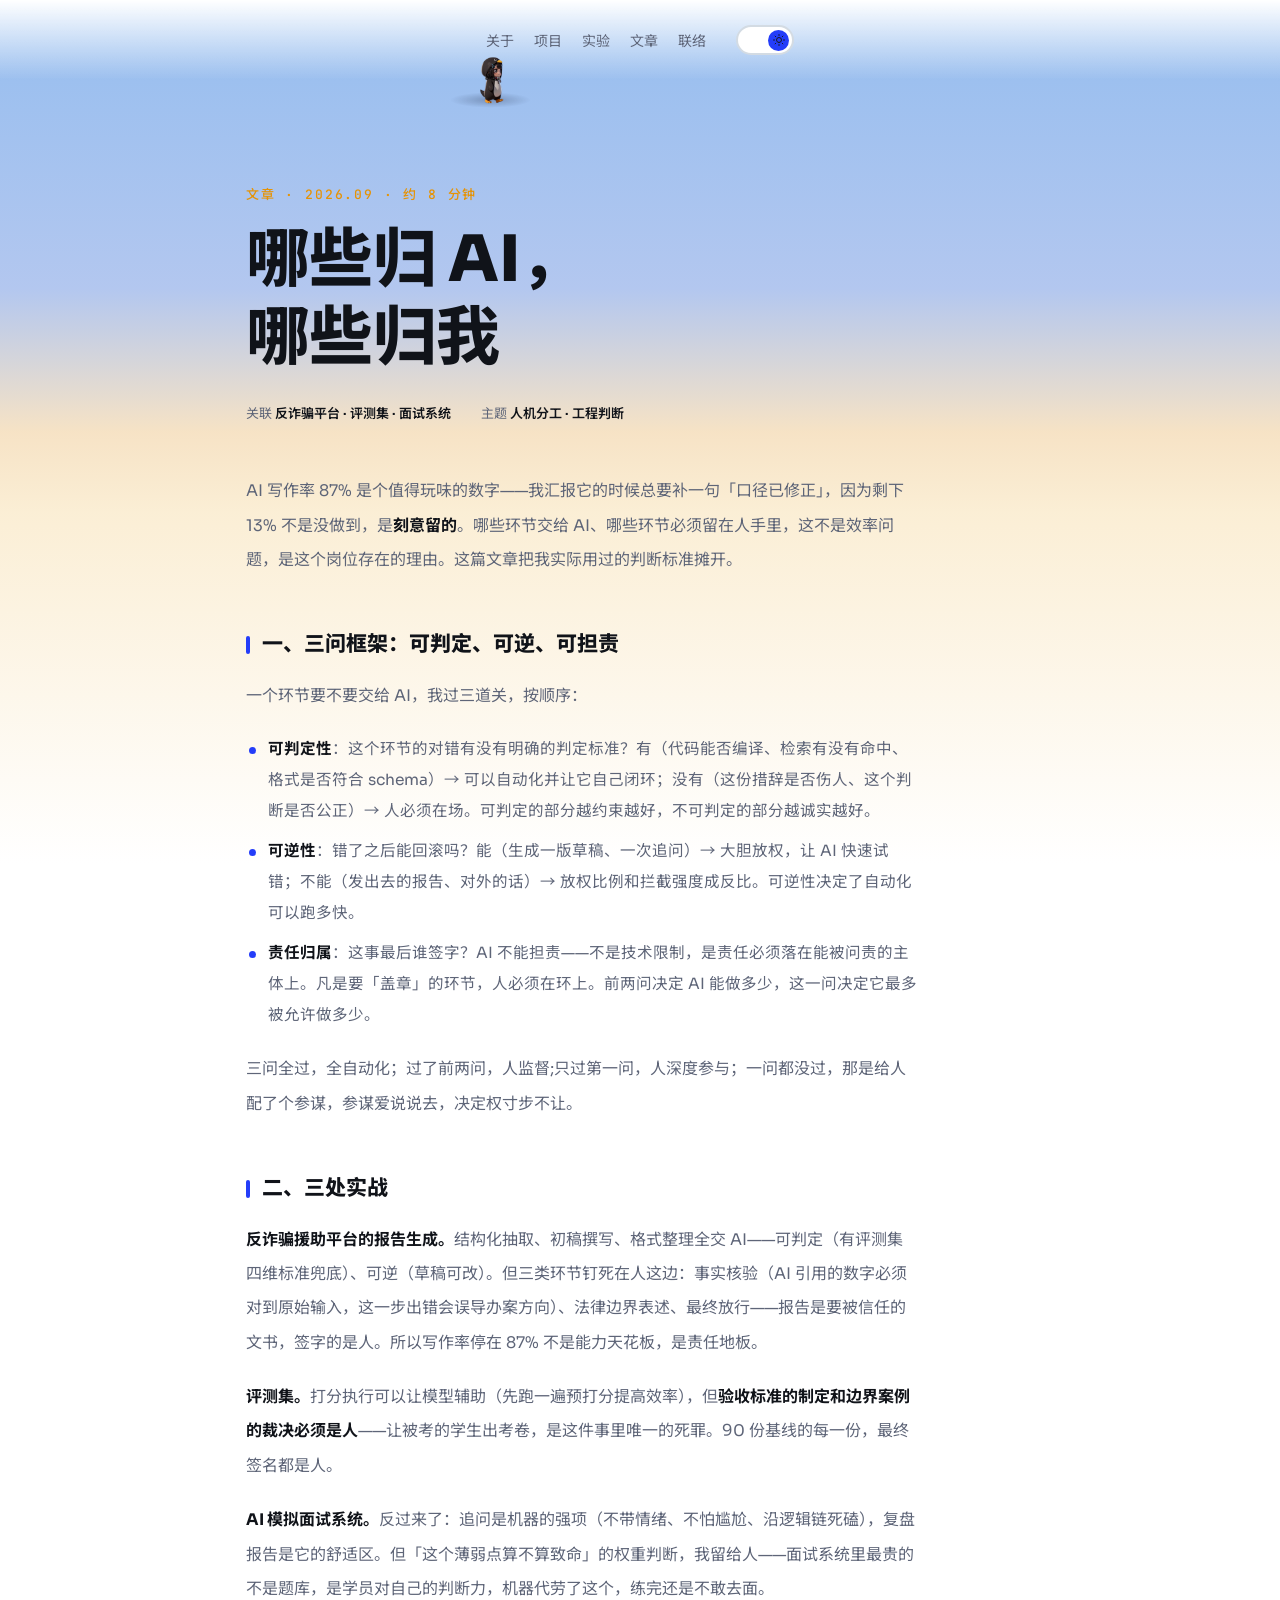
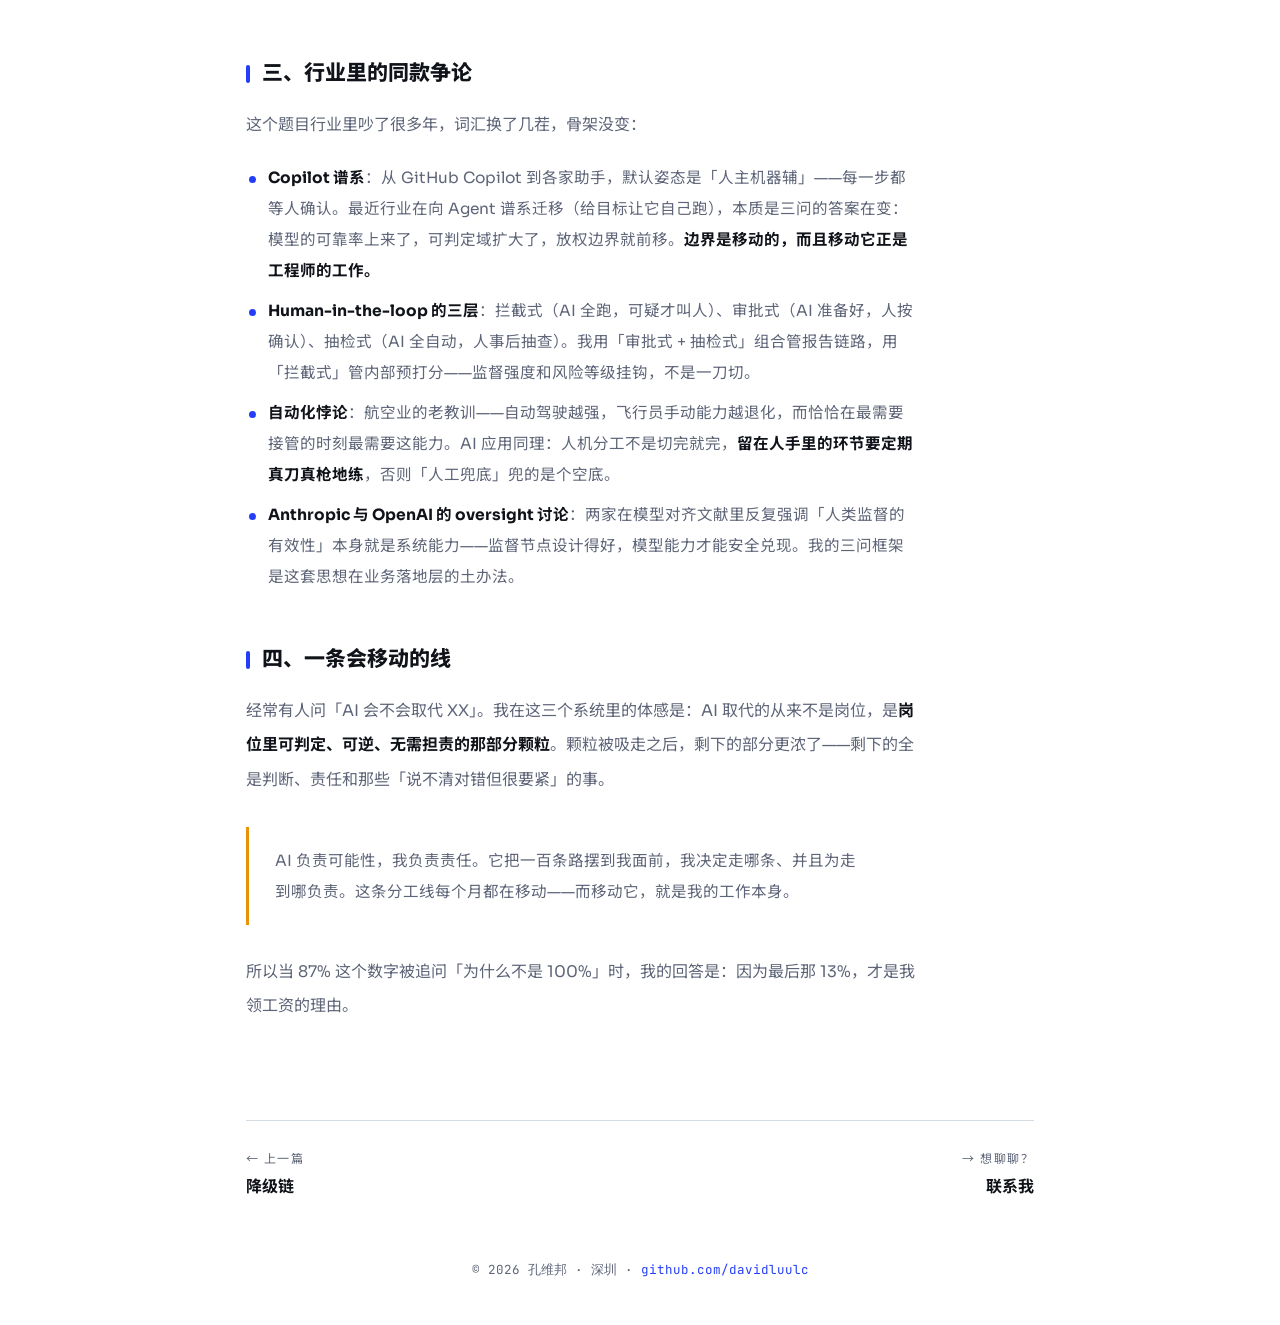
==== commit da1d3ec9: "个人介绍改造：全站移除专业表述（lede/meta/8 页页脚/README，仅保留 2027 届应届身份）；首页数字徽章换为三张特质卡（两年自学路径/四代排障根因/本站亲手写），数字详情留在项目子页" ====
--- a/articles/ai-division.html
+++ b/articles/ai-division.html
@@ -89,7 +89,7 @@
 </div>
 </main>
 
-<footer class="foot">© 2026 孔维邦 · 深圳 · 网络工程 2023–2027 · <a href="https://github.com/davidluulc" target="_blank" rel="noopener">github.com/davidluulc</a></footer>
+<footer class="foot">© 2026 孔维邦 · 深圳 · <a href="https://github.com/davidluulc" target="_blank" rel="noopener">github.com/davidluulc</a></footer>
 
 <script src="../assets/js/site.js"></script>
 <script src="../assets/js/gua.js"></script>
